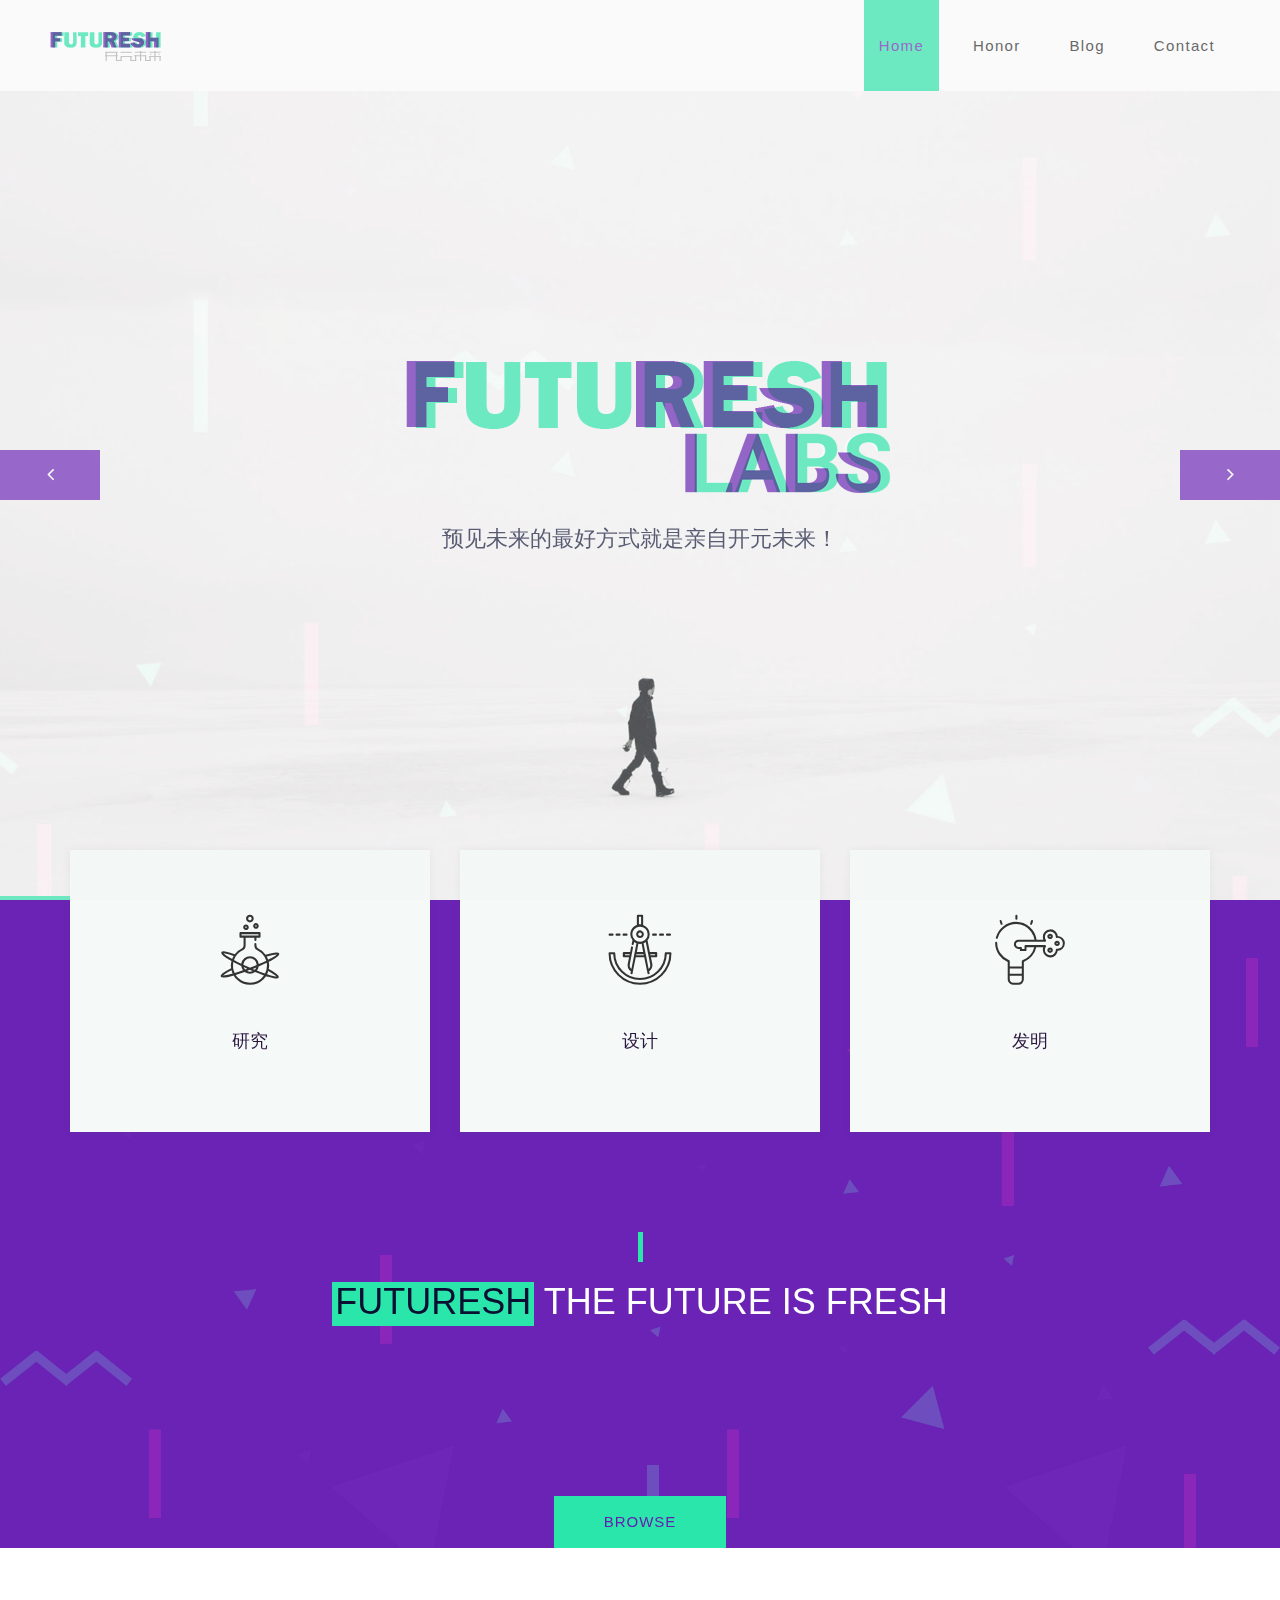
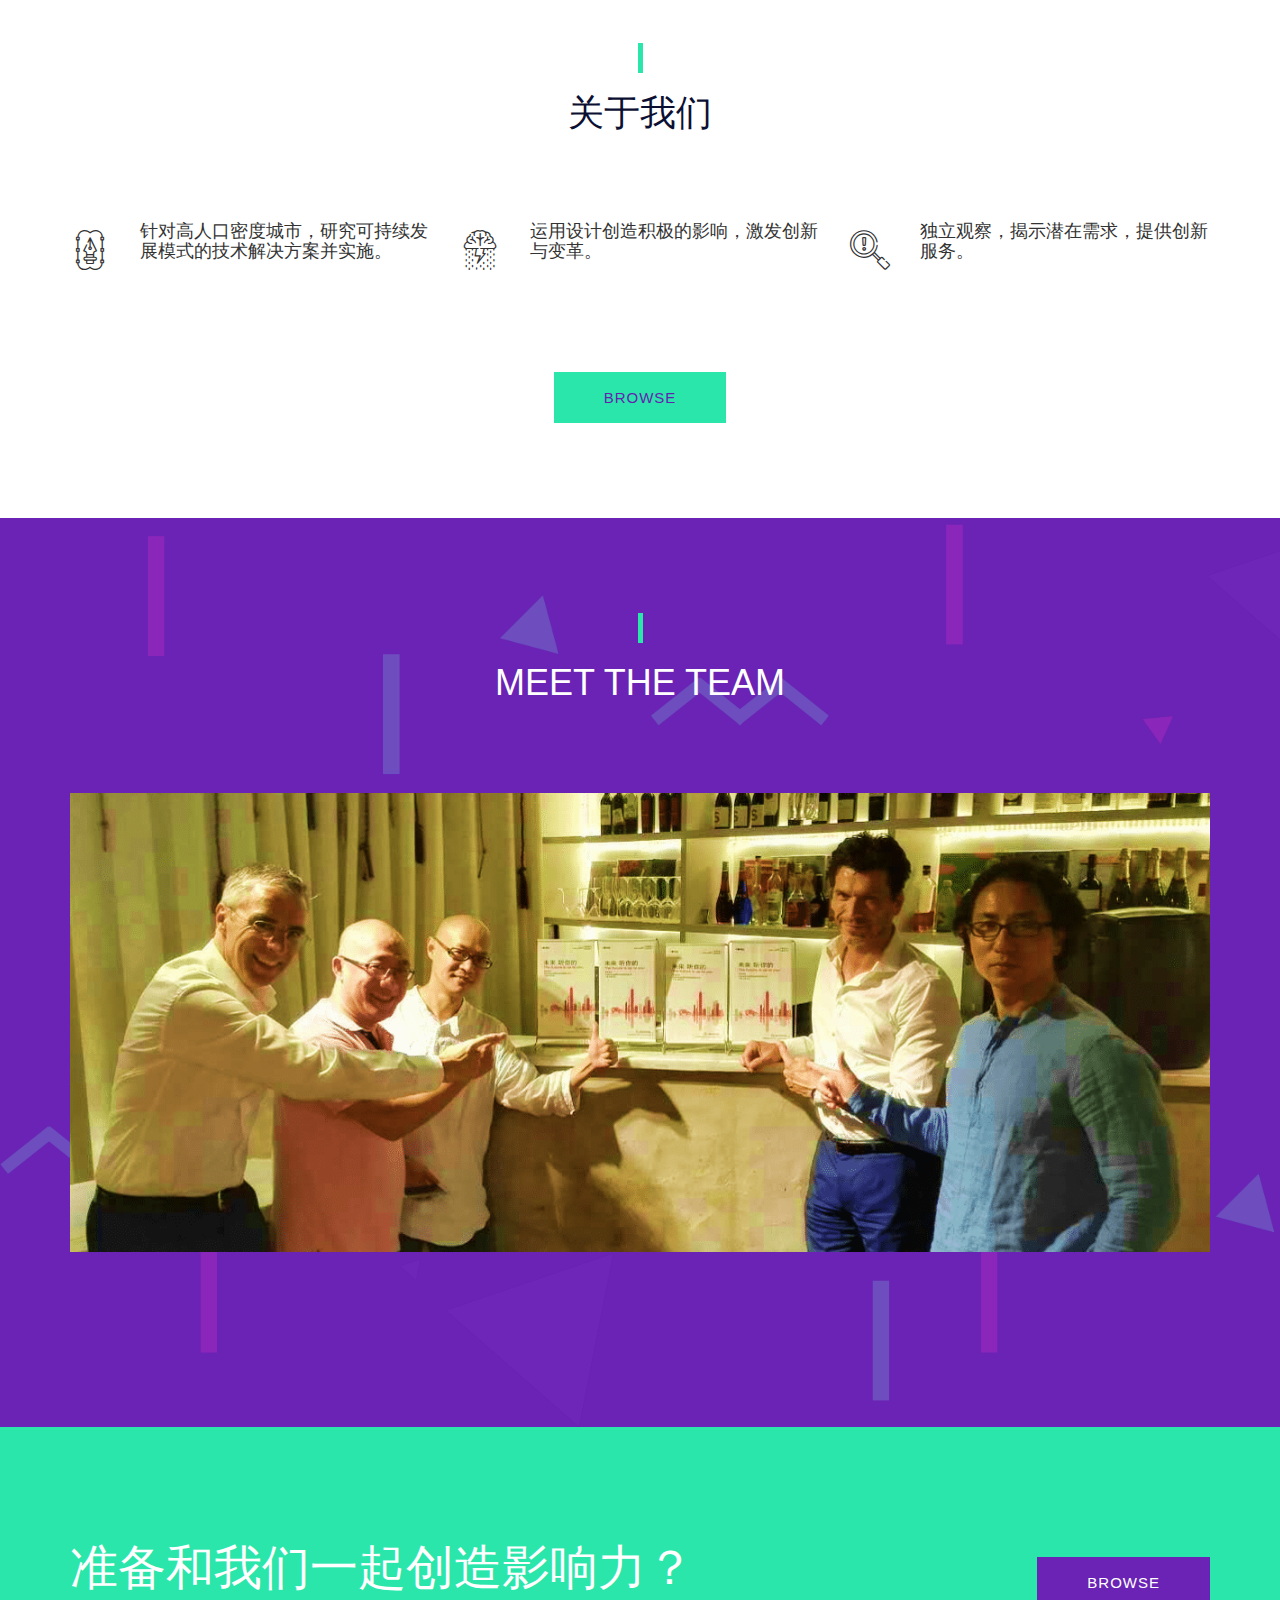
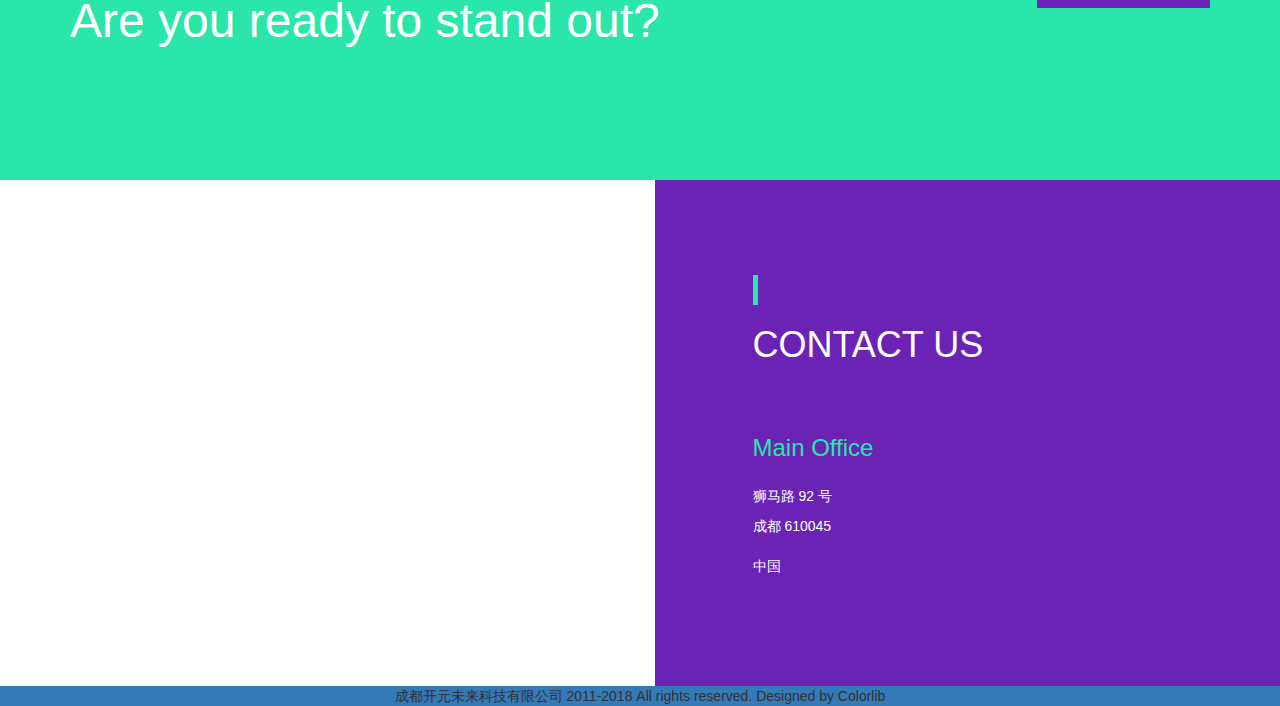
==== index.html @ 1f5f9ba2 "updata" ====
<!DOCTYPE html>
<html lang="en">
<head>
	<title>开元未来- Futuresh - Labs</title>
	<meta charset="UTF-8">
	<meta name="description" content="Futuresh - Labs">
	<meta name="keywords" content="lab, onepage, creative, 高人口密度, 城市 , 研究, 发明, 设计 ,创新 ,技术, 方案, 实施">
	<meta name="viewport" content="width=device-width, initial-scale=1.0">
	<!-- Favicon -->
	<link href="img/favicon.ico" rel="shortcut icon"/>

	<!-- Google Fonts -->
		<link rel="stylesheet" href="css/font-awesome.min.css"/>


	<!-- Stylesheets -->
	<link rel="stylesheet" href="css/bootstrap.min.css"/>
	<link rel="stylesheet" href="css/font-awesome.min.css"/>
	<link rel="stylesheet" href="css/flaticon.css"/>
	<link rel="stylesheet" href="css/magnific-popup.css"/>
	<link rel="stylesheet" href="css/owl.carousel.css"/>
	<link rel="stylesheet" href="css/style.css"/>


	<!--[if lt IE 9]>
	  <script src="https://oss.maxcdn.com/html5shiv/3.7.2/html5shiv.min.js"></script>
	  <script src="https://oss.maxcdn.com/respond/1.4.2/respond.min.js"></script>
	<![endif]-->

</head>
<body>
	<!-- Page Preloder -->
	<div id="preloder">
		<div class="loader">
			<img src="img/logo.png" alt="">
			<h2>Loading.....</h2>
		</div>
	</div>


	<!-- Header section -->
	<header class="header-section">
		<div class="logo">
			<img src="img/logo.png" alt=""><!-- Logo -->
		</div>
		<!-- Navigation -->
		<div class="responsive"><i class="fa fa-bars"></i></div>
		<nav>
			<ul class="menu-list">
				<li class="active"><a href="index.html">Home</a></li>
				<li><a href="honor.html">Honor</a></li>
				<li><a href="/blog/">Blog</a></li>
				<li><a href="#contme">Contact</a></li>
							</ul>
		</nav>
	</header>
	<!-- Header section end -->


	<!-- Intro Section -->
	<div class="hero-section">
		<div class="hero-content">
			<div class="hero-center">
				<img src="img/big-logo.png" alt="">
				<p>预见未来的最好方式就是亲自开元未来！</p>
			</div>
		</div>
		<!-- slider -->
		<div id="hero-slider" class="owl-carousel">
			<div class="item  hero-item" data-bg="img/01.jpg"></div>
			<div class="item  hero-item" data-bg="img/02.jpg"></div>
		</div>
	</div>
	<!-- Intro Section -->


	<!-- About section -->
	<div class="about-section">
		<div class="overlay"></div>
		<!-- card section -->
		<div class="card-section">
			<div class="container">
				<div class="row">
					<!-- single card -->
					<div class="col-md-4 col-sm-6">
						<div class="lab-card">
							<div class="icon">
								<i class="flaticon-023-flask"></i>
							</div>
							<h2>研究</h2>
							<p>
							</p>
						</div>
					</div>
					<!-- single card -->
					<div class="col-md-4 col-sm-6">
						<div class="lab-card">
							<div class="icon">
								<i class="flaticon-011-compass"></i>
							</div>
							<h2>设计</h2>
							<p></p>
						</div>
					</div>
					<!-- single card -->
					<div class="col-md-4 col-sm-12">
						<div class="lab-card">
							<div class="icon">
								<i class="flaticon-037-idea"></i>
							</div>
							<h2>发明</h2>
							<p></p>
						</div>
					</div>
				</div>
			</div>
		</div>
		<!-- card section end-->


		<!-- About contant -->
		<div class="about-contant">
			<div class="container">
				<div class="section-title">
					<h2> <span>Futuresh </span> the future is fresh</h2>
				</div>
				<div class="row">
					<div class="col-md-6">
						<p> </p>
					</div>
					<div class="col-md-6">
						<p> </p>
					</div>
				</div>
				<div class="text-center mt60">
					<a href="" class="site-btn">Browse</a>
				</div>
				 <!-- popup video 
				<div class="intro-video">
					<div class="row">
						<div class="col-md-8 col-md-offset-2">
							<img src="img/video.jpg" alt="">
							<a href="https://www.youtube.com/" class="video-popup"> 
								<i class="fa fa-play"></i>
							</a>
						</div>-->
					</div>
				</div> 
			</div>
		</div>
	</div>
	<!-- About section end -->


	


	<!-- About section -->
	<div class="About-section spad">
		<div class="container" id="about">
			<div class="section-title dark">
				<h2> 关于我们 </h2>
			</div>
			<div class="row">
		
		
		
				<!-- single service -->
				<div class="col-md-4 col-sm-6">
					<div class="service">
						<div class="icon">
							<i class="flaticon-039-vector"></i>
						</div>
						<div class="service-text">
							<h2>针对高人口密度城市，研究可持续发展模式的技术解决方案并实施。</h2>
							<p></p>
						</div>
					</div>
				</div>
				<!-- single service -->
				<div class="col-md-4 col-sm-6">
					<div class="service">
						<div class="icon">
							<i class="flaticon-036-brainstorming"></i>
						</div>
						<div class="service-text">
							<h2>运用设计创造积极的影响，激发创新与变革。</h2>
							<p></p>
						</div>
					</div>
				</div>
				<!-- single service -->
				<div class="col-md-4 col-sm-6">
					<div class="service">
						<div class="icon">
							<i class="flaticon-026-search"></i>
						</div>
						<div class="service-text">
							<h2>独立观察，揭示潜在需求，提供创新服务。</h2>
							<p></p>
						</div>
					</div>
				</div>
				
				
				<!-- single service -->
				
			</div>
			<div class="text-center">
				<a href="/blog/" class="site-btn">Browse</a>
			</div>
		</div>
	</div>
	<!-- About section end -->


	<!-- Team Section -->
	<div class="team-section spad">
		<div class="overlay"></div>
		<div class="container">
			<div class="section-title">
				<h2>  meet the team</h2>
			</div>
		
				<!-- single member -->
				<div class="">
					<div class="member">
						<img src="img/team/1.png" alt="">
						<h2></h2>
						<h3></h3>
					</div>
				</div>
				
			</div>
		</div>
	</div>
	<!-- Team Section end-->


	<!-- Promotion section -->
	<div class="promotion-section">
		<div class="container">
			<div class="row">
				<div class="col-md-9">
					<h2>准备和我们一起创造影响力？<p></p>Are you ready to stand out?</h2>
					<p></p>
				</div>
				<div class="col-md-3">
					<div class="promo-btn-area">
						<a href="contact.html" class="site-btn btn-2">Browse</a>
					</div>
				</div>
			</div>
		</div>
	</div>
	<!-- Promotion section end-->


	<!-- Contact section -->
	<div class="contact-section spad fix">
		<div class="container" id="contme">
			<div class="row">
				<!-- contact info -->
				<div class="col-md-5 col-md-offset-1 contact-info col-push">
					<div class="section-title left">
						<h2>Contact us</h2>
					</div>
					<p> </p>
					<h3 class="mt60">Main Office</h3>
					<p class="con-item">狮马路 92 号<br>  成都 610045 </p>
					<p class="con-item">中国</p>
					<p class="con-item"></p>
				</div>
				<!-- google ad  -->
				<div class="col-md-6 col-pull">
					<script async src="//pagead2.googlesyndication.com/pagead/js/adsbygoogle.js"></script>
<script>
     (adsbygoogle = window.adsbygoogle || []).push({
          google_ad_client: "ca-pub-3026165508573008",
          enable_page_level_ads: true
     });
</script>
				</div>
				<!-- Global site tag (gtag.js) - Google Analytics -->
<script async src="https://www.googletagmanager.com/gtag/js?id=UA-122709816-1"></script>
<script>
  window.dataLayer = window.dataLayer || [];
  function gtag(){dataLayer.push(arguments);}
  gtag('js', new Date());

  gtag('config', 'UA-122709816-1');
</script>

			</div>
		</div>
	</div>
	<!-- Contact section end-->


	<!-- Footer section -->
	<footer class="footer-section">
		成都开元未来科技有限公司 2011-2018 All rights reserved. Designed by Colorlib
	</footer>
	<!-- Footer section end -->




	<!--====== Javascripts & Jquery ======-->
	<script src="js/jquery-2.1.4.min.js"></script>
	<script src="js/bootstrap.min.js"></script>
	<script src="js/magnific-popup.min.js"></script>
	<script src="js/owl.carousel.min.js"></script>
	<script src="js/circle-progress.min.js"></script>
	<script src="js/main.js"></script>
</body>
</html>
---- css/flaticon.css ----
/*
  	Flaticon icon font: Flaticon
  	Creation date: 23/10/2017 13:59
  	*/

@font-face {
  font-family: "Flaticon";
  src: url("../fonts/Flaticon.eot");
  src: url("../fonts/Flaticon.eot?#iefix") format("embedded-opentype"),
       url("../fonts/Flaticon.woff") format("woff"),
       url("../fonts/Flaticon.ttf") format("truetype"),
       url("../fonts/Flaticon.svg#Flaticon") format("svg");
  font-weight: normal;
  font-style: normal;
}

@media screen and (-webkit-min-device-pixel-ratio:0) {
  @font-face {
    font-family: "Flaticon";
    src: url("../fonts/Flaticon.svg#Flaticon") format("svg");
  }
}

[class^="flaticon-"]:before, [class*=" flaticon-"]:before,
[class^="flaticon-"]:after, [class*=" flaticon-"]:after {   
  font-family: Flaticon;
  font-style: normal;
}

.flaticon-001-picture:before { content: "\f100"; }
.flaticon-002-caliper:before { content: "\f101"; }
.flaticon-003-energy-drink:before { content: "\f102"; }
.flaticon-004-build:before { content: "\f103"; }
.flaticon-005-thinking-1:before { content: "\f104"; }
.flaticon-006-prism:before { content: "\f105"; }
.flaticon-007-paint:before { content: "\f106"; }
.flaticon-008-team:before { content: "\f107"; }
.flaticon-009-idea-3:before { content: "\f108"; }
.flaticon-010-diamond:before { content: "\f109"; }
.flaticon-011-compass:before { content: "\f10a"; }
.flaticon-012-cube:before { content: "\f10b"; }
.flaticon-013-puzzle:before { content: "\f10c"; }
.flaticon-014-magic-wand:before { content: "\f10d"; }
.flaticon-015-book:before { content: "\f10e"; }
.flaticon-016-vision:before { content: "\f10f"; }
.flaticon-017-notebook:before { content: "\f110"; }
.flaticon-018-laptop-1:before { content: "\f111"; }
.flaticon-019-coffee-cup:before { content: "\f112"; }
.flaticon-020-creativity:before { content: "\f113"; }
.flaticon-021-thinking:before { content: "\f114"; }
.flaticon-022-branding:before { content: "\f115"; }
.flaticon-023-flask:before { content: "\f116"; }
.flaticon-024-idea-2:before { content: "\f117"; }
.flaticon-025-imagination:before { content: "\f118"; }
.flaticon-026-search:before { content: "\f119"; }
.flaticon-027-monitor:before { content: "\f11a"; }
.flaticon-028-idea-1:before { content: "\f11b"; }
.flaticon-029-sketchbook:before { content: "\f11c"; }
.flaticon-030-computer:before { content: "\f11d"; }
.flaticon-031-scheme:before { content: "\f11e"; }
.flaticon-032-explorer:before { content: "\f11f"; }
.flaticon-033-museum:before { content: "\f120"; }
.flaticon-034-cactus:before { content: "\f121"; }
.flaticon-035-smartphone:before { content: "\f122"; }
.flaticon-036-brainstorming:before { content: "\f123"; }
.flaticon-037-idea:before { content: "\f124"; }
.flaticon-038-graphic-tool-1:before { content: "\f125"; }
.flaticon-039-vector:before { content: "\f126"; }
.flaticon-040-rgb:before { content: "\f127"; }
.flaticon-041-graphic-tool:before { content: "\f128"; }
.flaticon-042-typography:before { content: "\f129"; }
.flaticon-043-sketch:before { content: "\f12a"; }
.flaticon-044-paint-bucket:before { content: "\f12b"; }
.flaticon-045-video-player:before { content: "\f12c"; }
.flaticon-046-laptop:before { content: "\f12d"; }
.flaticon-047-artificial-intelligence:before { content: "\f12e"; }
.flaticon-048-abstract:before { content: "\f12f"; }
.flaticon-049-projector:before { content: "\f130"; }
.flaticon-050-satellite:before { content: "\f131"; }
---- css/style.css ----
/* =================================
------------------------------------
	Labs - Design Studio
	Version: 1.0
 ------------------------------------ 
 ====================================*/


/*----------------------------------------*/
/*  1.  Theme default CSS
/*----------------------------------------*/
html,
body {
	height: 100%;
	font-family: "Roboto", sans-serif;
}

img {
	max-width: 100%;
}

h1,
h2,
h3,
h4,
h5,
h6 {
	font-family: "Oswald", sans-serif;
	padding: 0;
	margin: 0;
}

h2 {
	font-size: 36px;
}

p {
	font-size: 15px;
	color: #6c6e7e;
	line-height: 30px;
	font-family: "Roboto", sans-serif;
}

a:hover,
a:focus {
	text-decoration: none;
	outline: none;
	color: #0b1033;
}

li,
ul {
	margin: 0;
	padding: 0;
}

/*------------------------
	Helper css
--------------------------*/
.fix {
	overflow: hidden;
}

.pt100 {
	padding-top: 100px;
}

.pb100 {
	padding-bottom: 100px;
}

.mt100 {
	margin-top: 100px;
}

.mb100 {
	margin-bottom: 100px;
}

.mt60 {
	margin-top: 70px;
}

.mr20 {
	margin-right: 20px;
}

.mb0 {
	margin-bottom: 0 !important;
}

.col-push {
	left: 50%;
}

.col-pull {
	right: 50%;
}

.nopad {
	padding-left: 0;
	padding-right: 0;
}

.spad {
	padding-top: 95px;
	padding-bottom: 95px;
}

.section-title {
	text-align: center;
	margin-bottom: 90px;
	padding-top: 50px;
	position: relative;
}

.section-title h2 {
	text-transform: uppercase;
	color: #fff;
	font-weight: 400;
}

.section-title h2 span {
	background: #2be6ab;
	padding: 0 3px 5px;
	display: inline-block;
	color: #0b1033;
}

.section-title:after {
	content: "";
	position: absolute;
	left: 50%;
	top: 0;
	width: 5px;
	height: 30px;
	margin-left: -2.5px;
	background: #2be6ab;
}

.section-title.left {
	text-align: left;
}

.section-title.left:after {
	left: 0;
	margin-left: 0;
}

.section-title.dark h2 {
	color: #0b1033;
}

/*------------------------
	Common elements
--------------------------*/

.site-btn {
	font-family: "Oswald", sans-serif;
	font-size: 15px;
	color: #641fb1;
	display: inline-block;
	text-transform: uppercase;
	background: #2be6ab;
	padding: 15px 50px;
	font-weight: 500;
	letter-spacing: 1px;
	min-width: 170px;
	text-align: center;
	border: none;
}

.site-btn.btn-2 {
	background: #6a23b5;
	color: #fff;
	font-weight: 400;
}

.site-btn.btn-3 {
	background: transparent;
	color: #6a23b5;
	border: 1px solid #6a23b5;
	padding: 14px 50px;
}

.site-btn:hover,
.site-btn:focus {
	text-decoration: none;
	outline: none;
}

/*------------------
	Preloder
--------------------*/
#preloder {
	position: fixed;
	width: 100%;
	height: 100%;
	top: 0;
	left: 0;
	z-index: 999999;
	background: #f1f1f1;
	display: table;
}

.loader {
	text-align: center;
	display: table-cell;
	vertical-align: middle;
}

.loader img {
	animation: loader 0.8s linear infinite;
	-webkit-animation: loader 0.8s linear infinite;
}

.loader h2 {
	font-size: 14px;
	margin-top: 10px;
}

@keyframes loader {
	0% {
		opacity: 1;
	}
	50% {
		opacity: 0.3;
	}
	100% {
		opacity: 1;
	}
}

@-webkit-keyframes loader {
	0% {
		opacity: 1;
	}
	50% {
		opacity: 0.3;
	}
	100% {
		opacity: 1;
	}
}


/*------------------------
	Header css
--------------------------*/
.responsive {
	display: none;
}

.header-section {
	position: absolute;
	top: 0;
	left: 0;
	width: 100%;
	z-index: 999;
	padding: 0 50px;
	background: white;
	-webkit-transition: all 0.4s ease 0s;
	-o-transition: all 0.4s ease 0s;
	transition: all 0.4s ease 0s;
}

.header-section .logo {
	display: inline-block;
	float: left;
	padding-top: 30px;
}

.header-section .logo img {
	width: auto;
	-webkit-transition: all 0.4s ease 0s;
	-o-transition: all 0.4s ease 0s;
	transition: all 0.4s ease 0s;
}

.header-section .menu-list {
	list-style: none;
	float: right;
}

.header-section .menu-list li {
	display: inline;
}

.header-section .menu-list li a {
	display: inline-block;
	padding: 35px 15px;
	margin-right: 15px;
	color: #222;
	position: relative;
	font-family: "Roboto", sans-serif;
	font-size: 15px;
	letter-spacing: 0.09em;
	-webkit-transition: all 0.4s ease 0s;
	-o-transition: all 0.4s ease 0s;
	transition: all 0.4s ease 0s;
}

.header-section .menu-list li a:hover,
.header-section .menu-list li a.active {
	color: #6a23b5;
}

.header-section .menu-list li:last-child a {
	margin-right: 0;
}

.header-section .menu-list li.active a {
	background: #2be6ab;
	color: #6a23b5;
}

.header-section .menu-list .current a:after {
	width: 10px;
	margin-left: -5px;
}

/*------------------------
	Hero section
--------------------------*/
.hero-section {
	height: 100%;
	position: relative;
}

.hero-content {
	position: absolute;
	width: calc(100% - 210px);
	height: 100%;
	margin-left: 105px;
	display: table;
	text-align: center;
	z-index: 5;
}

.hero-content .hero-center {
	display: table-cell;
	vertical-align: middle;
}

.hero-content p {
	font-size: 22px;
	color: #0b1033;
	margin-bottom: 0;
	margin-top: 30px;
}

.owl-carousel .owl-nav {
	position: absolute;
	top: 50%;
	width: 100%;
}

.owl-carousel .owl-nav .owl-prev,
.owl-carousel .owl-nav .owl-next {
	display: inline-block;
	height: 50px;
	width: 100px;
	background: #6a23b5;
	color: #fff;
	text-align: center;
	padding-top: 10px;
	font-size: 20px;
	cursor: pointer;
}

.owl-carousel .owl-nav .owl-prev:hover,
.owl-carousel .owl-nav .owl-next:hover {
	background: #2be6ab;
}

.owl-carousel .owl-nav .owl-next {
	float: right;
}

.owl-carousel #bar {
	width: 0%;
	max-width: 100%;
	height: 4px;
	background: #2be6ab;
}

.owl-carousel #progressBar {
	width: 100%;
	position: absolute;
	bottom: 0;
	z-index: 1;
}


/*------------------------
	About section
--------------------------*/
.about-section,
.team-section {
	background: #6a23b5;
	position: relative;
	z-index: 2;
}

.overlay {
	position: absolute;
	width: 100%;
	height: 100%;
	left: 0;
	top: 0;
	z-index: 3;
	background-image: url("../img/overlay.png");
	background-repeat: no-repeat;
	background-size: cover;
}

/*Card Section*/
.card-section {
	position: relative;
	padding-bottom: 100px;
	z-index: 5;
}

.lab-card {
	position: relative;
	margin-top: -50px;
	padding: 50px 25px;
	text-align: center;
	background: #f5faf8;
	-webkit-box-shadow: 0 0 8px rgba(74, 74, 74, 0.1);
	        box-shadow: 0 0 8px rgba(74, 74, 74, 0.1);
	-webkit-transition: all 0.4s ease 0s;
	-o-transition: all 0.4s ease 0s;
	transition: all 0.4s ease 0s;
}

.lab-card .icon {
	margin-bottom: 30px;
	font-size: 70px;
	-webkit-transition: all 0.4s ease 0s;
	-o-transition: all 0.4s ease 0s;
	transition: all 0.4s ease 0s;
}

.lab-card h2 {
	text-transform: uppercase;
	font-size: 18px;
	color: #2b1640;
	margin-bottom: 30px;
	-webkit-transition: all 0.4s ease 0s;
	-o-transition: all 0.4s ease 0s;
	transition: all 0.4s ease 0s;
}

.lab-card p {
	color: #6c6e7e;
	line-height: 30px;
	-webkit-transition: all 0.4s ease 0s;
	-o-transition: all 0.4s ease 0s;
	transition: all 0.4s ease 0s;
}

.lab-card:hover {
	background: #2be6ab;
}

.lab-card:hover h2,
.lab-card:hover p,
.lab-card:hover .icon {
	color: #fff;
}

/* About contant */
.about-contant {
	position: relative;
	z-index: 5;
}

.about-contant p {
	color: #fff;
}

.intro-video {
	-webkit-transform: translateY(50%);
	    -ms-transform: translateY(50%);
	        transform: translateY(50%);
	margin-top: -90px;
}

.intro-video img {
	-webkit-box-shadow: 0 0 50px rgba(0, 0, 0, 0.35);
	        box-shadow: 0 0 50px rgba(0, 0, 0, 0.35);
}

.intro-video a {
	position: absolute;
	width: 60px;
	height: 60px;
	left: 50%;
	top: 50%;
	margin-left: -30px;
	margin-top: -30px;
	color: #6a23b5;
	background: #2be6ab;
	border-radius: 50%;
	text-align: center;
	padding-top: 20px;
	padding-left: 5px;
}


/*------------------------
  Testimonial section
--------------------------*/
.testimonial-section {
	padding-top: 320px;
	background: #220c3b;
	position: relative;
}

.test-overlay {
	position: absolute;
	background-image: url("../img/test-man.png");
	background-repeat: no-repeat;
	background-position: bottom right;
	background-size: contain;
	bottom: 0;
	height: 78%;
	left: 50px;
}

.testimonial span {
	display: block;
	font-family: "Roboto", sans-serif;
	font-size: 48px;
	color: #6a23b5;
}

.testimonial p {
	font-style: italic;
	color: #fff;
	font-weight: 400;
	line-height: 36px;
}

.testimonial .avatar {
	width: 60px;
	height: 60px;
	border-radius: 50%;
	overflow: hidden;
	float: left;
	margin-right: 20px;
}

.testimonial .client-info {
	margin-top: 40px;
}

.testimonial .client-name {
	float: left;
	padding-top: 20px;
}

.testimonial .client-name h2 {
	font-size: 18px;
	color: #fff;
	font-weight: 400;
}

.testimonial .client-name p {
	font-style: normal;
	font-size: 12px;
	color: #969696;
}

/* Testimonial carousel */
#testimonial-slide {
	position: relative;
}

#testimonial-slide .owl-dots {
	position: absolute;
	width: 8px;
	top: 100px;
}

#testimonial-slide .owl-dots .owl-dot {
	width: 8px;
	height: 8px;
	background: #fff;
	border-radius: 15px;
	display: block;
	margin-bottom: 15px;
	position: relative;
	-webkit-transition: all 0.4s;
	-o-transition: all 0.4s;
	transition: all 0.4s;
}

#testimonial-slide .owl-dots .owl-dot:after {
	position: absolute;
	content: "";
	width: 28px;
	height: 28px;
	border: 2px solid #6a23b5;
	border-radius: 40px;
	left: -10px;
	top: -10px;
	-webkit-transition: all 0.4s;
	-o-transition: all 0.4s;
	transition: all 0.4s;
	-webkit-transform: scale(0);
	    -ms-transform: scale(0);
	        transform: scale(0);
}

#testimonial-slide .owl-dots .owl-dot.active {
	background: #6a23b5;
	margin-bottom: 25px;
	margin-top: 25px;
}

#testimonial-slide .owl-dots .owl-dot.active:after {
	-webkit-transform: scale(1);
	    -ms-transform: scale(1);
	        transform: scale(1);
}

#testimonial-slide .owl-dots .owl-dot:first-child.active {
	margin-top: 15px;
}


/*----------------------------------
	header and icon box element
------------------------------------*/
.service {
	margin-bottom: 90px;
}

.service,
.icon-box {
	display: -webkit-inline-box;
	display: -ms-inline-flexbox;
	display: inline-flex;
}

.service .icon,
.icon-box .icon {
	font-size: 40px;
	margin-right: 30px;
}

.service .service-text h2,
.service .icon-box-text h2,
.icon-box .service-text h2,
.icon-box .icon-box-text h2 {
	font-size: 18px;
	text-transform: uppercase;
	margin-bottom: 20px;
	font-weight: 400;
}

.service .service-text p,
.service .icon-box-text p,
.icon-box .service-text p,
.icon-box .icon-box-text p {
	font-size: 15px;
}

.service.light h2,
.service.light p,
.service.light .icon,
.icon-box.light h2,
.icon-box.light p,
.icon-box.light .icon {
	color: #fff;
}

.service.left,
.icon-box.left {
	text-align: right;
}

.service.left .icon,
.icon-box.left .icon {
	margin-left: 30px;
	margin-right: 0;
}


/*------------------------
	Team section
--------------------------*/
.team-section .container {
	position: relative;
	z-index: 5;
}

.member {
	text-align: center;
}

.member img {
	margin-bottom: 60px;
}

.member h2 {
	font-size: 24px;
	font-weight: 400;
	margin-bottom: 20px;
	color: #fff;
}

.member h3 {
	font-size: 14px;
	color: #2be6ab;
	font-weight: 400;
	text-transform: uppercase;
}


/*------------------------
	Promotion section
--------------------------*/
.promotion-section {
	background: #2be6ab;
	padding: 115px 0;
}

.promotion-section h2 {
	font-weight: 400;
	color: #fff;
	font-size: 48px;
	margin-bottom: 18px;
}

.promotion-section p {
	color: #fff;
	font-size: 24px;
	margin-bottom: 0;
	font-weight: 300;
}

.promotion-section .promo-btn-area {
	text-align: right;
	padding-top: 15px;
}


/*------------------------
	Contact section
--------------------------*/
.contact-section {
	position: relative;
}

.contact-section:after {
	position: absolute;
	content: "";
	width: 50%;
	height: 100%;
	right: -15px;
	top: 0;
	background: #6a23b5;
	z-index: -1;
}

.form-class input[type="text"] {
	width: 100%;
	margin-bottom: 26px;
	border: none;
	background: #f6edfb;
	padding: 17px 20px;
}

.form-class input[type="text"]:focus,
.form-class input[type="text"]:hover {
	outline: none;
}

.form-class textarea {
	width: 100%;
	margin-bottom: 40px;
	border: none;
	background: #f6edfb;
	padding: 15px 20px;
	height: 260px;
}

.form-class textarea:focus,
.form-class textarea:hover {
	outline: none;
}

.form-class ::-webkit-input-placeholder {
	font-style: italic;
}

.form-class :-ms-input-placeholder {
	font-style: italic;
}

.form-class ::-ms-input-placeholder {
	font-style: italic;
}

.form-class ::placeholder {
	font-style: italic;
}

.form-class :-ms-input-placeholder {
	font-style: italic;
}

.form-class ::-ms-input-placeholder {
	font-style: italic;
}

/* Contact Info*/
.contact-info .section-title {
	margin-bottom: 40px;
}

.contact-info p {
	color: #fff;
}

.contact-info h3 {
	font-weight: 400;
	color: #2be6ab;
	margin-bottom: 20px;
}

.contact-info .con-item {
	font-size: 14px;
}


/*------------------------
	Footer section
--------------------------*/
.footer-section {
	background: #337AB7;
	text-align: center;
}

.footer-section h2 {
	color: #6a23b5;
	font-size: 14px;
	padding: 18px 0;
}

/*=========================
	Other Pages
=========================*/

/*------------------------
	Page Top Section
--------------------------*/
.page-top-section {
	position: relative;
	height: 405px;
	background: #6a23b5;
}

.page-top-section .container {
	position: relative;
	z-index: 5;
}

.page-top-section .page-info {
	display: inline-block;
	padding-top: 200px;
}

.page-top-section .page-info h2 {
	color: #fff;
	font-weight: 400;
	margin-bottom: 15px;
	float: left;
}

.page-top-section .page-info .page-links a,
.page-top-section .page-info .page-links span {
	font-size: 18px;
	font-family: "Oswald", sans-serif;
	color: #fff;
	margin-right: 12px;
	padding-right: 12px;
	font-weight: 400;
	position: relative;
}

.page-top-section .page-info .page-links a:after,
.page-top-section .page-info .page-links span:after {
	position: absolute;
	content: "|";
	right: -3px;
}

.page-top-section .page-info .page-links span {
	margin-right: 0;
	padding-right: 0;
	color: #2be6ab;
}

.page-top-section .page-info .page-links span:after {
	display: none;
}


/*------------------------
	Features Section
--------------------------*/
.features .icon-box .icon {
	color: #2be6ab;
	margin-top: -10px;
}

.features .icon-box:last-child {
	margin-bottom: 0;
}

.features .icon-box {
	margin-bottom: 90px;
}


/*------------------------
	Services Card Section
--------------------------*/
.sv-card .card-img {
	position: relative;
	display: block;
	overflow: hidden;
	max-height: 260px;
}

.sv-card .card-img img {
	min-width: 100%;
}

.sv-card .card-img:after {
	position: absolute;
	content: "";
	width: 100%;
	height: 100%;
	left: 0;
	top: 0;
	z-index: 1;
	background: #2be6ab;
	opacity: 0;
	-webkit-transition: all 0.4s ease 0s;
	-o-transition: all 0.4s ease 0s;
	transition: all 0.4s ease 0s;
}

.sv-card:hover .card-img:after {
	opacity: 0.8;
}

.sv-card .card-text {
	padding: 70px 45px;
	padding-right: 15px;
	background: #f5f9f8;
}

.sv-card .card-text h2 {
	text-transform: uppercase;
	font-size: 18px;
	margin-bottom: 28px;
}

.sv-card .card-text p {
	font-size: 15px;
}


/*------------------------
	Newsletter Section
--------------------------*/
.newsletter-section {
	background: #2be6ab;
}

.newsletter-section h2 {
	font-size: 48px;
	color: #fff;
	font-weight: 400;
}

/* Newsletter form */
.nl-form {
	padding-top: 5px;
	text-align: right;
}

.nl-form input[type="text"] {
	border: none;
	padding: 15px 30px;
	height: 51px;
	float: left;
	margin-right: 30px;
	width: calc(100% - 211px);
	background: #19cc93;
	color: #fff;
}

.nl-form input[type="text"]:focus,
.nl-form input[type="text"]:hover {
	outline: none;
}

.nl-form ::-webkit-input-placeholder {
	color: #fff;
}

.nl-form :-ms-input-placeholder {
	color: #fff;
}

.nl-form ::-ms-input-placeholder {
	color: #fff;
}

.nl-form ::placeholder {
	color: #fff;
}

.nl-form :-ms-input-placeholder {
	color: #fff;
}

.nl-form ::-ms-input-placeholder {
	color: #fff;
}


/*------------------------
	Blog Page
--------------------------*/
.post-item {
	margin-bottom: 90px;
}

.post-thumbnail {
	position: relative;
	overflow: hidden;
	margin-bottom: 60px;
}

.post-thumbnail .post-date {
	position: absolute;
	width: 90px;
	height: 90px;
	background: #6a23b5;
	top: 17px;
	left: 17px;
	text-align: center;
	padding-top: 15px;
}

.post-thumbnail .post-date h2 {
	color: #fff;
	font-size: 30px;
	font-weight: 400;
	margin-bottom: 5px;
}

.post-thumbnail .post-date h3 {
	font-size: 15px;
	color: #2be6ab;
	font-weight: 400;
}

.post-title {
	font-size: 24px;
	font-weight: 400;
	letter-spacing: 1px;
	text-transform: uppercase;
	margin-bottom: 18px;
}

.post-meta {
	margin-bottom: 40px;
}

.post-meta a {
	color: #0b1033;
	font-size: 12px;
	padding-left: 20px;
	position: relative;
	margin-left: 10px;
}

.post-meta a:after {
	position: absolute;
	content: "";
	width: 7px;
	height: 7px;
	left: 0;
	top: 3px;
	background: #2be6ab;
	border-radius: 10px;
}

.post-meta a:first-child {
	margin-left: 0;
}

.read-more {
	font-family: "Oswald", sans-serif;
	font-size: 16px;
	color: #0b1033;
	position: relative;
	display: inline-block;
	clear: both;
	padding-bottom: 5px;
	margin-top: 40px;
}

.read-more:after {
	position: absolute;
	content: "";
	width: 100%;
	height: 3px;
	left: 0;
	bottom: 0;
	background: #2be6ab;
	border-radius: 10px;
}

.page-pagination a {
	display: inline-block;
	font-family: "Oswald", sans-serif;
	font-size: 16px;
	color: #0b1033;
	padding: 6px 10px;
	margin-right: 5px;
}

.page-pagination a.active {
	background: #2be6ab;
}

/* Sidebar */
.widget-item {
	margin-bottom: 60px;
	overflow: hidden;
}

.widget-item .widget-title {
	font-size: 18px;
	margin-bottom: 45px;
}

.widget-item ul {
	list-style: none;
}

.widget-item ul li a {
	color: #6c6e7e;
	display: block;
	margin-bottom: 20px;
	font-size: 15px;
}

.widget-item ul li a:hover {
	color: #2be6ab;
}

.widget-item ul li:last-child a {
	margin-bottom: 0;
}

.widget-item ul.instagram {
	margin-left: -5px;
	margin-right: -5px;
}

.widget-item ul.instagram li {
	width: 33.33%;
	float: left;
	padding: 5px;
}

.widget-item ul.instagram li img {
	min-width: 100%;
}

.widget-item ul.tag li {
	display: inline-block;
	background: #2be6ab;
	padding: 10px 24px;
	float: left;
	margin-right: 10px;
	margin-bottom: 15px;
}

.widget-item ul.tag li a {
	color: #6a23b5;
	margin-bottom: 0;
}

.widget-item .quote .quotation {
	display: block;
	color: #2be6ab;
	font-size: 60px;
	line-height: normal;
	margin-bottom: -20px;
}

.search-form {
	position: relative;
}

.search-form input[type="text"] {
	width: 100%;
	border: none;
	background: #2be6ab;
	padding: 15px 20px;
}

.search-form input[type="text"]:focus,
.search-form input[type="text"]:hover {
	outline: none;
}

.search-form .search-btn {
	position: absolute;
	width: 50px;
	height: 50px;
	display: block;
	right: 0;
	top: 0;
	border: 0;
	background: #6a23b5;
	color: #2be6ab;
}

.search-form .search-btn:focus,
.search-form .search-btn:hover {
	outline: none;
}


/*------------------------
	Single Post
--------------------------*/
.single-post .post-content {
	margin-bottom: 90px;
}

.single-post .post-content p {
	margin-bottom: 40px;
}

.single-post .author {
	display: -webkit-inline-box;
	display: -ms-inline-flexbox;
	display: inline-flex;
	margin-bottom: 100px;
}

.single-post .author .avatar {
	margin-right: 40px;
}

.single-post .author .avatar img {
	min-width: 117px;
}

.single-post .author .author-info h2 {
	font-size: 18px;
	margin-bottom: 20px;
}

.single-post .author .author-info h2 span {
	color: #8e8f9b;
}

/* Comments css*/
.comments h2,
.comment-from h2 {
	font-size: 18px;
	margin-bottom: 70px;
}

.comment-list {
	list-style: none;
	margin-bottom: 90px;
}

.comment-list li {
	margin-bottom: 60px;
}

.comment-list li .avatar {
	width: calc(100% - (100% - 80px));
	float: left;
	margin-right: 40px;
}

.comment-list li .commetn-text h3 {
	font-size: 15px;
	font-family: "Roboto", sans-serif;
	margin-bottom: 30px;
	font-weight: 600;
}

/* Contact page Map */
.map {
	height: 750px;
}


/*------------------------
	Elements
--------------------------*/
.element {
	margin-bottom: 90px;
}

.element h4 {
	font-size: 36px;
	text-transform: uppercase;
	font-weight: 400;
	margin-bottom: 70px;
}

/*===  Progress Bar Element ===*/
.single-progress-item {
	margin-bottom: 15px;
	position: relative;
}

.single-progress-item p {
	font-family: "Oswald", sans-serif;
	color: #333;
	margin-bottom: 12px;
	font-weight: 500;
}

.progress-bar-style {
	display: block;
	height: 5px;
	position: relative;
	width: 100%;
	background: #f4f8fc;
}

.bar-inner {
	position: absolute;
	height: 100%;
	left: 0;
	top: 0;
	background: #2be6ab;
}

.bar-inner span {
	position: absolute;
	right: 0;
	font-weight: bold;
	top: -35px;
	font-family: "Oswald", sans-serif;
	color: #333;
	font-weight: 500;
}

/*===  Accordions Element ===*/
.site-accordions {
	margin-top: 40px;
}

.site-accordions .panel {
	margin-bottom: 24px;
}

.site-accordions .panel-heading {
	background: #6a23b5;
	color: #fff;
	position: relative;
	padding: 16px 50px;
	border: none;
	border-radius: 0;
}

.site-accordions .panel-heading .panel-title {
	font-size: 15px;
	font-family: "Roboto", sans-serif;
	text-transform: none;
	margin: 0;
	-webkit-transition: all 0.4s ease 0s;
	-o-transition: all 0.4s ease 0s;
	transition: all 0.4s ease 0s;
}

.site-accordions .panel-heading a {
	position: absolute;
	display: block;
	height: 100%;
	width: 48px;
	right: 0;
	top: 0;
	-webkit-transition: all 0.4s ease 0s;
	-o-transition: all 0.4s ease 0s;
	transition: all 0.4s ease 0s;
}

.site-accordions .panel-heading a:after {
	position: absolute;
	content: "+";
	color: #fff;
	left: 20px;
	font-size: 15px;
	padding-top: 15px;
}

.site-accordions .panel.active .panel-heading {
	background: #2be6ab;
	color: #6a23b5;
}

.site-accordions .panel.active .panel-heading a {
	background: #6a23b5;
}

.site-accordions .panel.active .panel-heading a:after {
	content: "-";
	color: #2be6ab;
	left: 23px;
	padding-top: 13px;
}

/*===  Progress Circle Element ===*/
.circle-progress {
	text-align: center;
	position: relative;
}

.circle-progress canvas {
	-webkit-transform: rotate(90deg);
	    -ms-transform: rotate(90deg);
	        transform: rotate(90deg);
}

.circle-progress .progress-info {
	position: absolute;
	width: 100%;
	top: 30%;
}

.circle-progress .progress-info p {
	font-family: "Roboto", sans-serif;
	color: #7c8d93;
	font-size: 14px;
	font-weight: 600;
}

/*===  Facts Element ===*/
.facts .fact {
	display: -webkit-inline-box;
	display: -ms-inline-flexbox;
	display: inline-flex;
}

.facts .fact .icon {
	margin-right: 20px;
	color: #6a23b5;
	font-size: 45px;
	padding-top: 10px;
}

.facts .fact .fact-text h2 {
	font-family: "Roboto", sans-serif;
	font-size: 72px;
	color: #2be6ab;
	font-weight: 600;
	margin-bottom: 5px;
}

.facts .fact .fact-text h3 {
	font-size: 16px;
	font-weight: 500;
}



/* ===========================
	Responsive
==============================*/

/* Desktop :768px. */
@media only screen and (min-width: 1550px) {
	#testimonial-slide .owl-dots {
		right: -100px;
	}
	.test-overlay {
		width: 500px;
	}
}

@media only screen and (min-width: 1280px) and (max-width: 1549px) {
	#testimonial-slide .owl-dots {
		right: -40px;
	}
	.test-overlay {
		width: 400px;
	}
}

@media only screen and (min-width: 992px) and (max-width: 1279px) {
	#testimonial-slide .owl-dots {
		right: -25px;
	}
}

@media only screen and (max-width: 1254px) {
	#testimonial-slide .owl-dots {
		top: 95%;
		-webkit-transform: rotate(-90deg);
		    -ms-transform: rotate(-90deg);
		        transform: rotate(-90deg);
		-webkit-transform-origin: left center;
		    -ms-transform-origin: left center;
		        transform-origin: left center;
		left: 50%;
		margin-left: -4px;
	}
}


/* Tablet :768px. */
@media only screen and (min-width: 768px) and (max-width: 991px) {
	.test-overlay {
		display: none;
	}
	#testimonial-slide .owl-dots {
		top: 95%;
		-webkit-transform: rotate(-90deg);
		    -ms-transform: rotate(-90deg);
		        transform: rotate(-90deg);
		-webkit-transform-origin: left center;
		    -ms-transform-origin: left center;
		        transform-origin: left center;
		left: 50%;
		margin-left: -4px;
	}
	.card-section {
		padding-bottom: 0;
	}
	.lab-card {
		margin-bottom: 80px;
	}
	.promotion-section .promo-btn-area {
		text-align: left;
	}
	.contact-section::after {
		width: 100%;
		right: 0;
	}
	.contact-info {
		margin-bottom: 95px;
	}
	.col-push {
		left: 0;
	}
	.col-pull {
		right: 0;
	}
	.sv-card {
		margin-bottom: 30px;
	}
	.newsletter-section h2 {
		margin-bottom: 30px;
	}
	.circle-progress {
		margin-bottom: 40px;
	}
	.icon-box {
		margin-bottom: 30px;
	}
	.facts .fact {
		margin-bottom: 40px;
	}
}

/* Large Mobile :480px. */
@media only screen and (max-width: 767px) {
	.header-section .logo {
		padding-top: 20px;
		padding-bottom: 20px;
	}
	.header-section .menu-list {
		display: none;
		float: none;
		clear: both;
		border-top: 1px solid #ddd;
	}
	.header-section .menu-list li {
		display: inline;
	}
	.header-section .menu-list li a {
		display: block;
		padding: 10px;
		margin-right: 0;
	}
	.header-section .menu-list li a:after {
		left: 0%;
	}
	.header-section .menu-list li a:hover:after {
		width: 10px;
		margin-left: 10px;
	}
	.header-section .menu-list .current a:after {
		margin-left: 10px;
	}
	.responsive {
		display: block;
		color: #333;
		font-size: 34px;
		position: absolute;
		right: 30px;
		padding-top: 10px;
	}
	.owl-carousel .owl-nav .owl-prev,
	.owl-carousel .owl-nav .owl-next {
		width: 50px;
	}
	.hero-content img {
		max-width: 280px;
	}
	.test-overlay {
		display: none;
	}
	#testimonial-slide .owl-dots {
		top: 86%;
		-webkit-transform: rotate(-90deg);
		    -ms-transform: rotate(-90deg);
		        transform: rotate(-90deg);
		-webkit-transform-origin: left center;
		    -ms-transform-origin: left center;
		        transform-origin: left center;
		left: 50%;
		margin-left: -4px;
	}
	.card-section {
		padding-bottom: 0;
	}
	.lab-card {
		margin-bottom: 80px;
	}
	.testimonial-section {
		padding-top: 160px;
	}
	.member {
		margin-bottom: 60px;
	}
	.promotion-section .promo-btn-area {
		text-align: left;
	}
	.contact-section::after {
		width: 100%;
		right: 0;
	}
	.contact-info {
		margin-bottom: 95px;
	}
	.col-push {
		left: 0;
	}
	.col-pull {
		right: 0;
	}
	.devices {
		margin-top: 70px;
		margin-bottom: 70px;
	}
	.sv-card {
		margin-bottom: 30px;
	}
	.newsletter-section h2 {
		margin-bottom: 30px;
	}
	.nl-form {
		text-align: center;
	}
	.nl-form input[type="text"] {
		margin-bottom: 30px;
		width: 100%;
	}
	.circle-progress {
		margin-bottom: 40px;
	}
	.page-pagination,
	.blog-posts {
		margin-bottom: 90px;
	}
	.buttons button {
		margin-bottom: 20px;
	}
	.icon-box {
		margin-bottom: 30px;
	}
	.facts .fact {
		margin-bottom: 40px;
	}
}

/* small mobile :320px. */
@media only screen and (max-width: 350px) {
	.header-section {
		padding: 0 20px;
	}
	.hero-content {
		display: none;
	}
	.intro-video {
		margin-top: -30px;
	}
	.post-thumbnail .post-date {
		-webkit-transform: scale(0.7);
		    -ms-transform: scale(0.7);
		        transform: scale(0.7);
		-webkit-transform-origin: left top;
		    -ms-transform-origin: left top;
		        transform-origin: left top;
	}
	.single-post .author .avatar {
		margin-right: 20px;
	}
	.single-post .author .avatar img {
		min-width: 60px;
	}
	.buttons button {
		margin-bottom: 20px;
	}
}
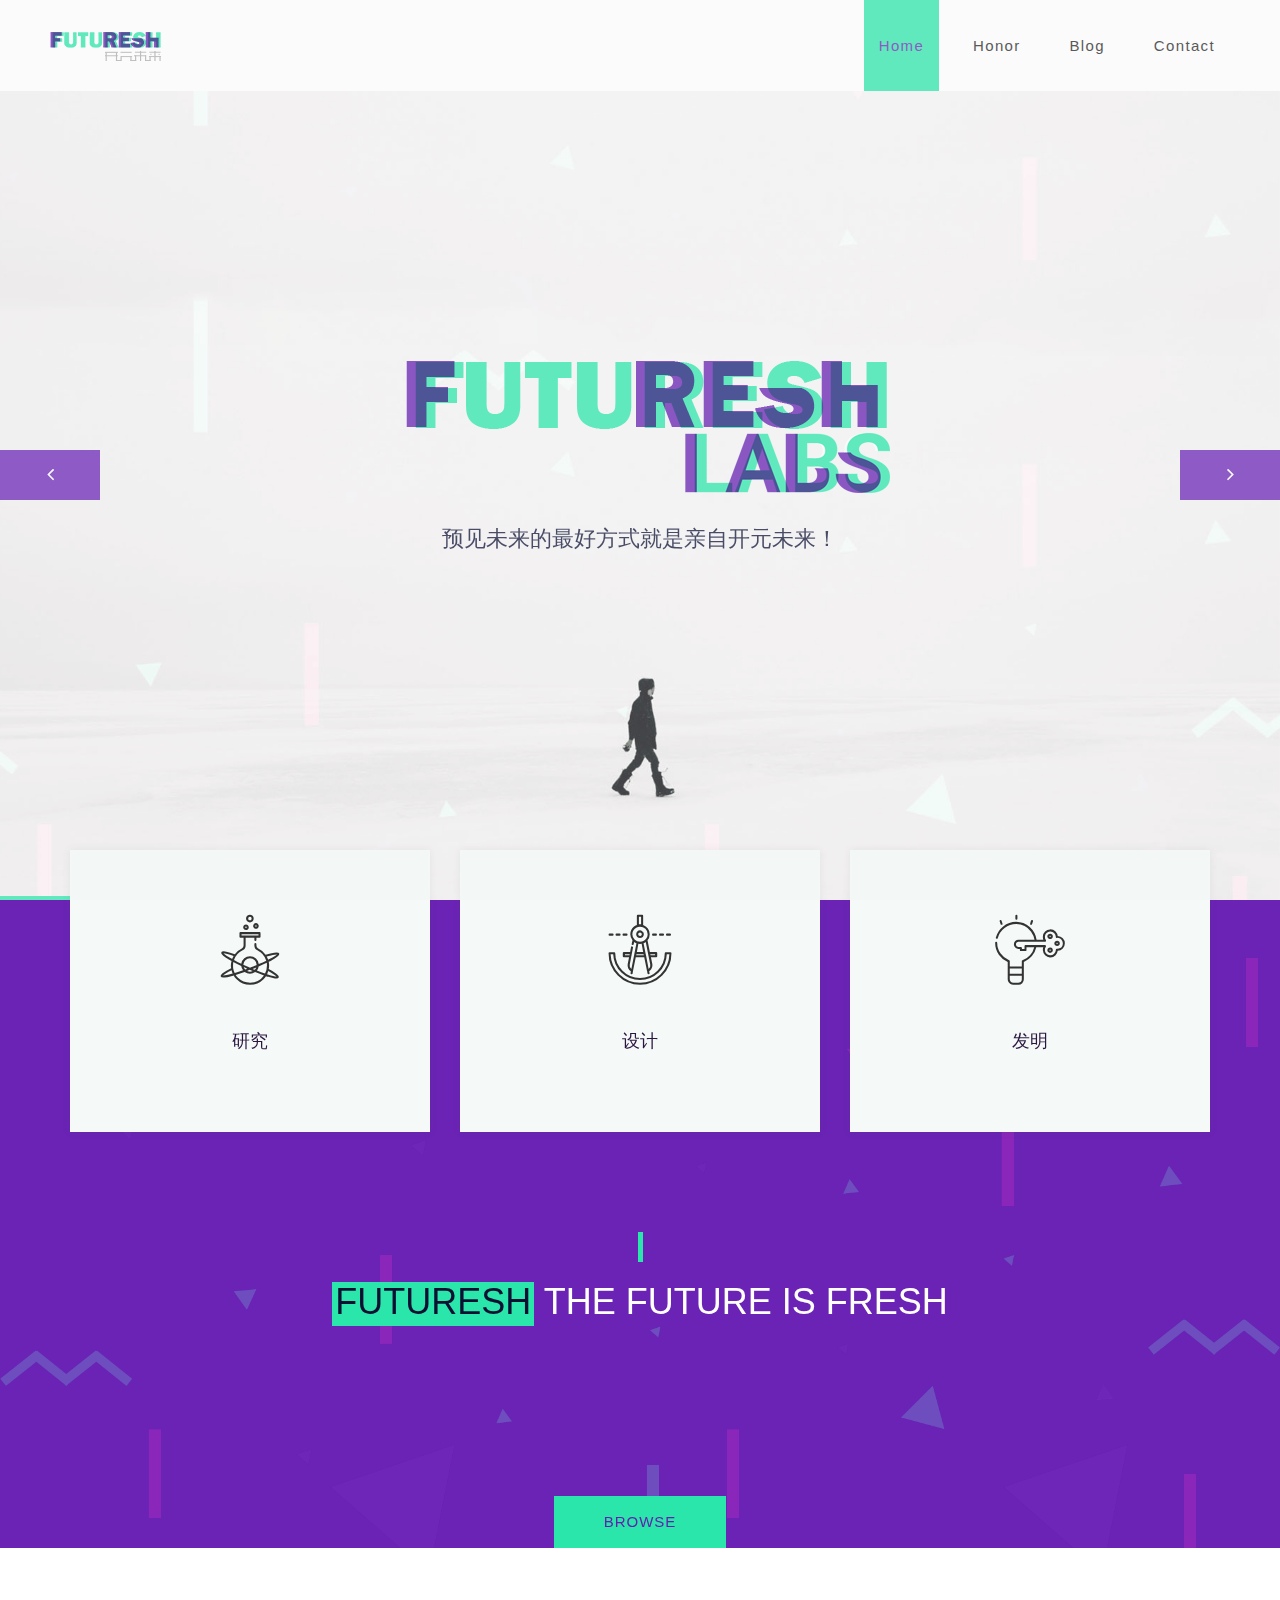
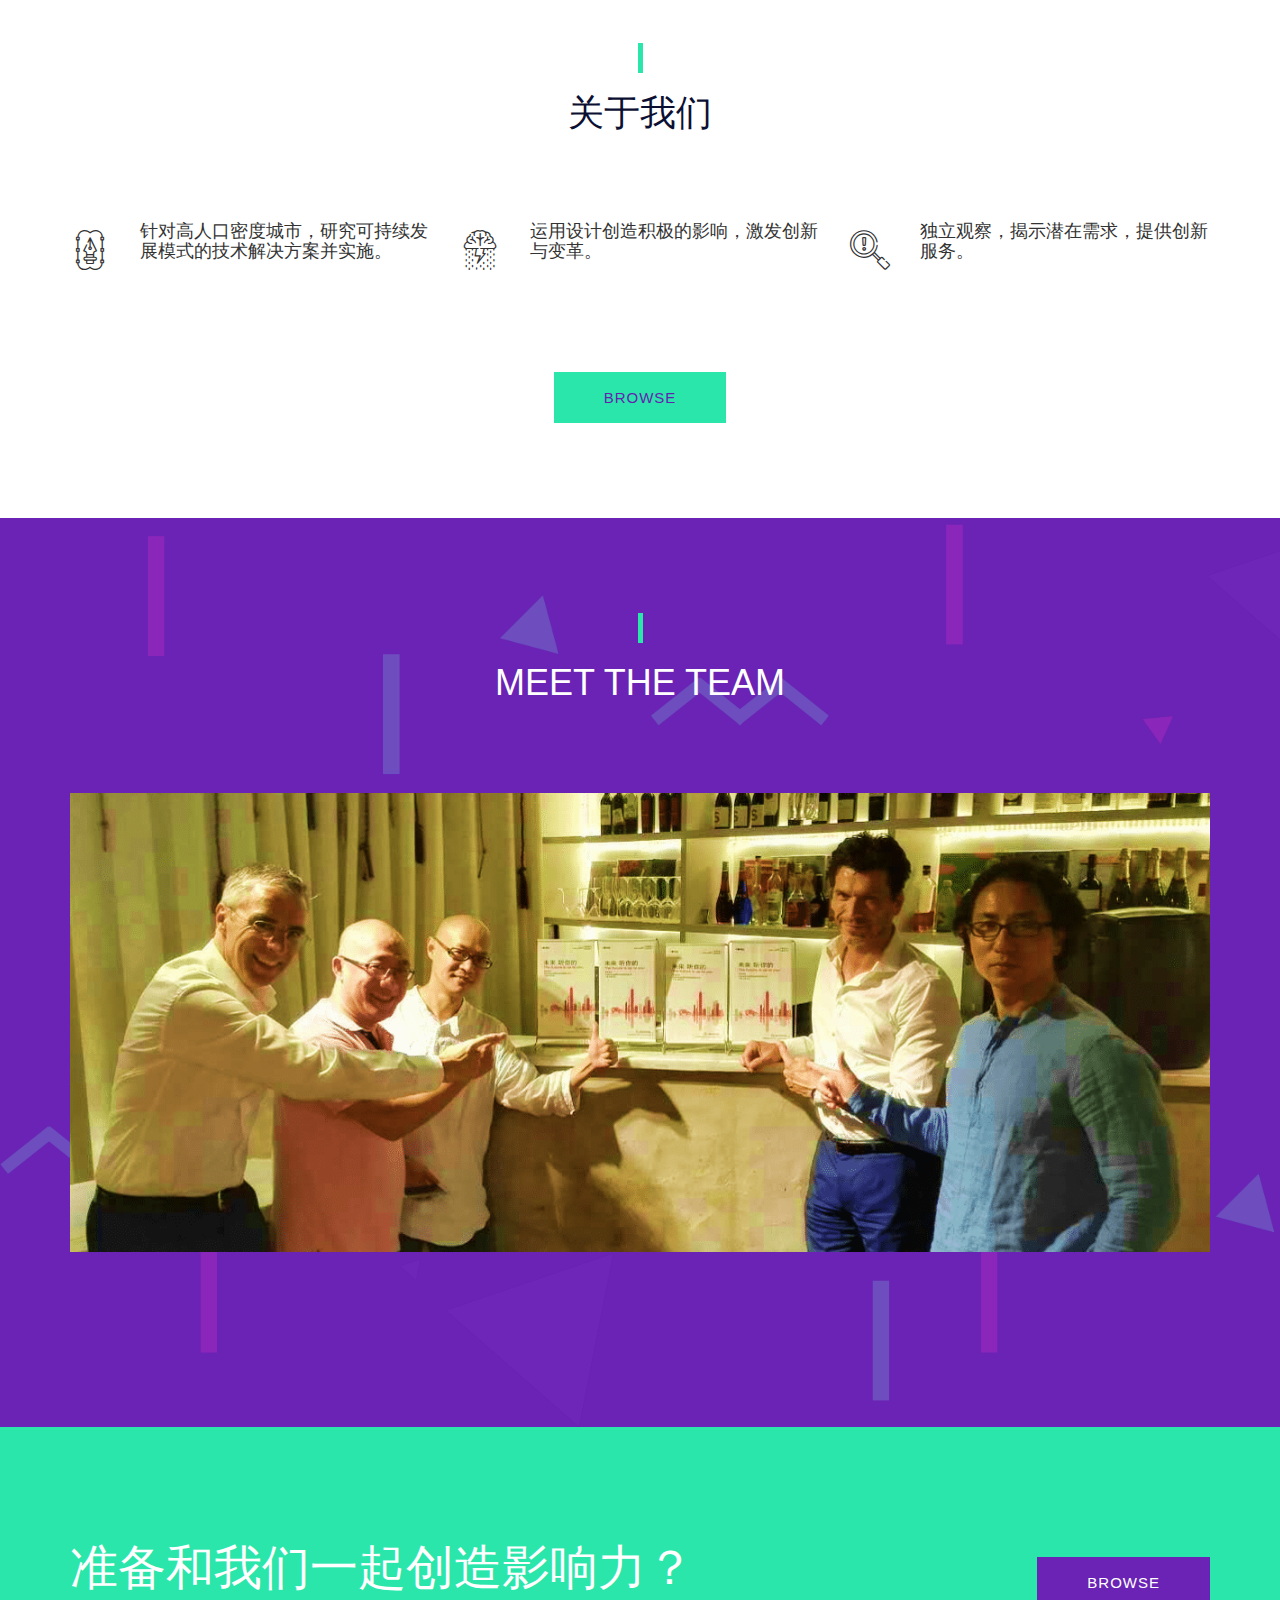
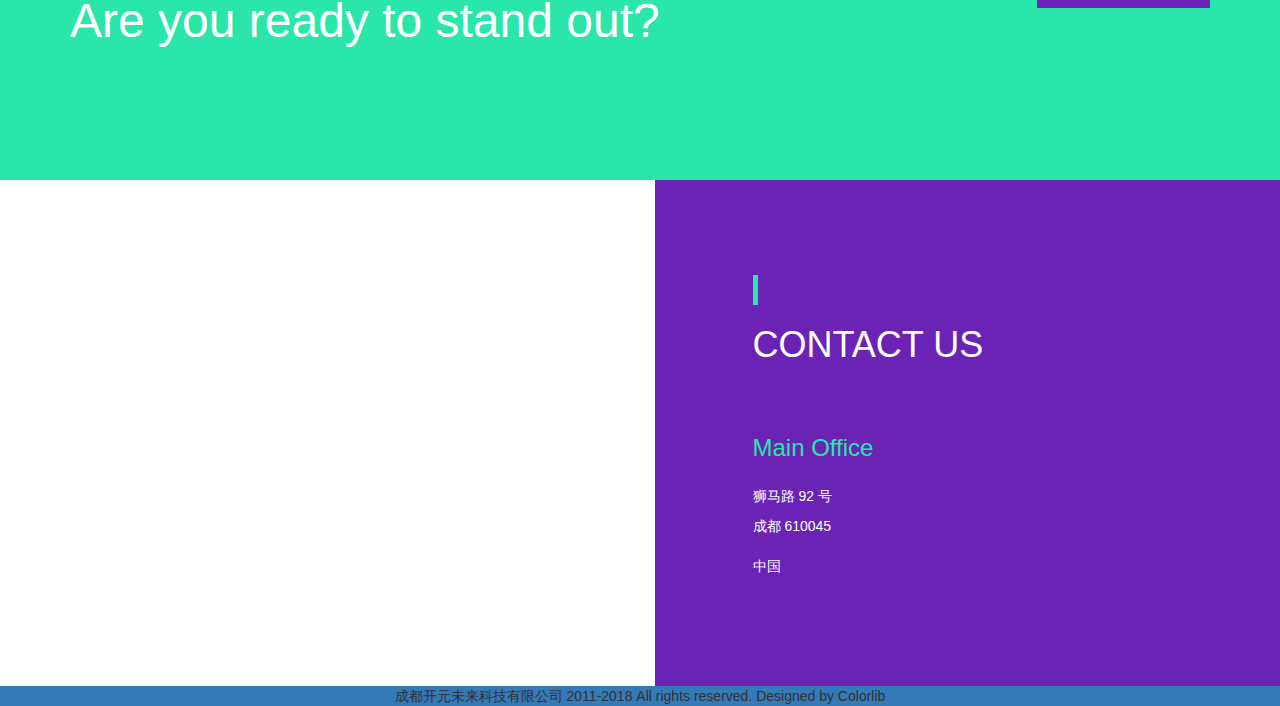
==== commit 4e083123: "Add files via upload" ====
--- a/index.html
+++ b/index.html
@@ -1,317 +1,317 @@
-<!DOCTYPE html>
-<html lang="en">
-<head>
-	<title>开元未来- Futuresh - Labs</title>
-	<meta charset="UTF-8">
-	<meta name="description" content="Futuresh - Labs">
-	<meta name="keywords" content="lab, onepage, creative, 高人口密度, 城市 , 研究, 发明, 设计 ,创新 ,技术, 方案, 实施">
-	<meta name="viewport" content="width=device-width, initial-scale=1.0">
-	<!-- Favicon -->
-	<link href="img/favicon.ico" rel="shortcut icon"/>
-
-	<!-- Google Fonts -->
-		<link rel="stylesheet" href="css/font-awesome.min.css"/>
-
-
-	<!-- Stylesheets -->
-	<link rel="stylesheet" href="css/bootstrap.min.css"/>
-	<link rel="stylesheet" href="css/font-awesome.min.css"/>
-	<link rel="stylesheet" href="css/flaticon.css"/>
-	<link rel="stylesheet" href="css/magnific-popup.css"/>
-	<link rel="stylesheet" href="css/owl.carousel.css"/>
-	<link rel="stylesheet" href="css/style.css"/>
-
-
-	<!--[if lt IE 9]>
-	  <script src="https://oss.maxcdn.com/html5shiv/3.7.2/html5shiv.min.js"></script>
-	  <script src="https://oss.maxcdn.com/respond/1.4.2/respond.min.js"></script>
-	<![endif]-->
-
-</head>
-<body>
-	<!-- Page Preloder -->
-	<div id="preloder">
-		<div class="loader">
-			<img src="img/logo.png" alt="">
-			<h2>Loading.....</h2>
-		</div>
-	</div>
-
-
-	<!-- Header section -->
-	<header class="header-section">
-		<div class="logo">
-			<img src="img/logo.png" alt=""><!-- Logo -->
-		</div>
-		<!-- Navigation -->
-		<div class="responsive"><i class="fa fa-bars"></i></div>
-		<nav>
-			<ul class="menu-list">
-				<li class="active"><a href="index.html">Home</a></li>
-				<li><a href="honor.html">Honor</a></li>
-				<li><a href="/blog/">Blog</a></li>
-				<li><a href="#contme">Contact</a></li>
-							</ul>
-		</nav>
-	</header>
-	<!-- Header section end -->
-
-
-	<!-- Intro Section -->
-	<div class="hero-section">
-		<div class="hero-content">
-			<div class="hero-center">
-				<img src="img/big-logo.png" alt="">
-				<p>预见未来的最好方式就是亲自开元未来！</p>
-			</div>
-		</div>
-		<!-- slider -->
-		<div id="hero-slider" class="owl-carousel">
-			<div class="item  hero-item" data-bg="img/01.jpg"></div>
-			<div class="item  hero-item" data-bg="img/02.jpg"></div>
-		</div>
-	</div>
-	<!-- Intro Section -->
-
-
-	<!-- About section -->
-	<div class="about-section">
-		<div class="overlay"></div>
-		<!-- card section -->
-		<div class="card-section">
-			<div class="container">
-				<div class="row">
-					<!-- single card -->
-					<div class="col-md-4 col-sm-6">
-						<div class="lab-card">
-							<div class="icon">
-								<i class="flaticon-023-flask"></i>
-							</div>
-							<h2>研究</h2>
-							<p>
-							</p>
-						</div>
-					</div>
-					<!-- single card -->
-					<div class="col-md-4 col-sm-6">
-						<div class="lab-card">
-							<div class="icon">
-								<i class="flaticon-011-compass"></i>
-							</div>
-							<h2>设计</h2>
-							<p></p>
-						</div>
-					</div>
-					<!-- single card -->
-					<div class="col-md-4 col-sm-12">
-						<div class="lab-card">
-							<div class="icon">
-								<i class="flaticon-037-idea"></i>
-							</div>
-							<h2>发明</h2>
-							<p></p>
-						</div>
-					</div>
-				</div>
-			</div>
-		</div>
-		<!-- card section end-->
-
-
-		<!-- About contant -->
-		<div class="about-contant">
-			<div class="container">
-				<div class="section-title">
-					<h2> <span>Futuresh </span> the future is fresh</h2>
-				</div>
-				<div class="row">
-					<div class="col-md-6">
-						<p> </p>
-					</div>
-					<div class="col-md-6">
-						<p> </p>
-					</div>
-				</div>
-				<div class="text-center mt60">
-					<a href="" class="site-btn">Browse</a>
-				</div>
-				 <!-- popup video 
-				<div class="intro-video">
-					<div class="row">
-						<div class="col-md-8 col-md-offset-2">
-							<img src="img/video.jpg" alt="">
-							<a href="https://www.youtube.com/" class="video-popup"> 
-								<i class="fa fa-play"></i>
-							</a>
-						</div>-->
-					</div>
-				</div> 
-			</div>
-		</div>
-	</div>
-	<!-- About section end -->
-
-
-	
-
-
-	<!-- About section -->
-	<div class="About-section spad">
-		<div class="container" id="about">
-			<div class="section-title dark">
-				<h2> 关于我们 </h2>
-			</div>
-			<div class="row">
-		
-		
-		
-				<!-- single service -->
-				<div class="col-md-4 col-sm-6">
-					<div class="service">
-						<div class="icon">
-							<i class="flaticon-039-vector"></i>
-						</div>
-						<div class="service-text">
-							<h2>针对高人口密度城市，研究可持续发展模式的技术解决方案并实施。</h2>
-							<p></p>
-						</div>
-					</div>
-				</div>
-				<!-- single service -->
-				<div class="col-md-4 col-sm-6">
-					<div class="service">
-						<div class="icon">
-							<i class="flaticon-036-brainstorming"></i>
-						</div>
-						<div class="service-text">
-							<h2>运用设计创造积极的影响，激发创新与变革。</h2>
-							<p></p>
-						</div>
-					</div>
-				</div>
-				<!-- single service -->
-				<div class="col-md-4 col-sm-6">
-					<div class="service">
-						<div class="icon">
-							<i class="flaticon-026-search"></i>
-						</div>
-						<div class="service-text">
-							<h2>独立观察，揭示潜在需求，提供创新服务。</h2>
-							<p></p>
-						</div>
-					</div>
-				</div>
-				
-				
-				<!-- single service -->
-				
-			</div>
-			<div class="text-center">
-				<a href="/blog/" class="site-btn">Browse</a>
-			</div>
-		</div>
-	</div>
-	<!-- About section end -->
-
-
-	<!-- Team Section -->
-	<div class="team-section spad">
-		<div class="overlay"></div>
-		<div class="container">
-			<div class="section-title">
-				<h2>  meet the team</h2>
-			</div>
-		
-				<!-- single member -->
-				<div class="">
-					<div class="member">
-						<img src="img/team/1.png" alt="">
-						<h2></h2>
-						<h3></h3>
-					</div>
-				</div>
-				
-			</div>
-		</div>
-	</div>
-	<!-- Team Section end-->
-
-
-	<!-- Promotion section -->
-	<div class="promotion-section">
-		<div class="container">
-			<div class="row">
-				<div class="col-md-9">
-					<h2>准备和我们一起创造影响力？<p></p>Are you ready to stand out?</h2>
-					<p></p>
-				</div>
-				<div class="col-md-3">
-					<div class="promo-btn-area">
-						<a href="contact.html" class="site-btn btn-2">Browse</a>
-					</div>
-				</div>
-			</div>
-		</div>
-	</div>
-	<!-- Promotion section end-->
-
-
-	<!-- Contact section -->
-	<div class="contact-section spad fix">
-		<div class="container" id="contme">
-			<div class="row">
-				<!-- contact info -->
-				<div class="col-md-5 col-md-offset-1 contact-info col-push">
-					<div class="section-title left">
-						<h2>Contact us</h2>
-					</div>
-					<p> </p>
-					<h3 class="mt60">Main Office</h3>
-					<p class="con-item">狮马路 92 号<br>  成都 610045 </p>
-					<p class="con-item">中国</p>
-					<p class="con-item"></p>
-				</div>
-				<!-- google ad  -->
-				<div class="col-md-6 col-pull">
-					<script async src="//pagead2.googlesyndication.com/pagead/js/adsbygoogle.js"></script>
-<script>
-     (adsbygoogle = window.adsbygoogle || []).push({
-          google_ad_client: "ca-pub-3026165508573008",
-          enable_page_level_ads: true
-     });
-</script>
-				</div>
-				<!-- Global site tag (gtag.js) - Google Analytics -->
-<script async src="https://www.googletagmanager.com/gtag/js?id=UA-122709816-1"></script>
-<script>
-  window.dataLayer = window.dataLayer || [];
-  function gtag(){dataLayer.push(arguments);}
-  gtag('js', new Date());
-
-  gtag('config', 'UA-122709816-1');
-</script>
-
-			</div>
-		</div>
-	</div>
-	<!-- Contact section end-->
-
-
-	<!-- Footer section -->
-	<footer class="footer-section">
-		成都开元未来科技有限公司 2011-2018 All rights reserved. Designed by Colorlib
-	</footer>
-	<!-- Footer section end -->
-
-
-
-
-	<!--====== Javascripts & Jquery ======-->
-	<script src="js/jquery-2.1.4.min.js"></script>
-	<script src="js/bootstrap.min.js"></script>
-	<script src="js/magnific-popup.min.js"></script>
-	<script src="js/owl.carousel.min.js"></script>
-	<script src="js/circle-progress.min.js"></script>
-	<script src="js/main.js"></script>
-</body>
-</html>
+<!DOCTYPE html>
+<html lang="en">
+<head>
+	<title>开元未来- Futuresh - Labs</title>
+	<meta charset="UTF-8">
+	<meta name="description" content="Futuresh - Labs">
+	<meta name="keywords" content="lab, onepage, creative, 高人口密度, 城市 , 研究, 发明, 设计 ,创新 ,技术, 方案, 实施">
+	<meta name="viewport" content="width=device-width, initial-scale=1.0">
+	<!-- Favicon -->
+	<link href="img/favicon.ico" rel="shortcut icon"/>
+
+	<!-- Google Fonts -->
+		<link rel="stylesheet" href="css/font-awesome.min.css"/>
+
+
+	<!-- Stylesheets -->
+	<link rel="stylesheet" href="css/bootstrap.min.css"/>
+	<link rel="stylesheet" href="css/font-awesome.min.css"/>
+	<link rel="stylesheet" href="css/flaticon.css"/>
+	<link rel="stylesheet" href="css/magnific-popup.css"/>
+	<link rel="stylesheet" href="css/owl.carousel.css"/>
+	<link rel="stylesheet" href="css/style.css"/>
+
+
+	<!--[if lt IE 9]>
+	  <script src="https://oss.maxcdn.com/html5shiv/3.7.2/html5shiv.min.js"></script>
+	  <script src="https://oss.maxcdn.com/respond/1.4.2/respond.min.js"></script>
+	<![endif]-->
+
+</head>
+<body>
+	<!-- Page Preloder -->
+	<div id="preloder">
+		<div class="loader">
+			<img src="img/logo.png" alt="">
+			<h2>Loading.....</h2>
+		</div>
+	</div>
+
+
+	<!-- Header section -->
+	<header class="header-section">
+		<div class="logo">
+			<img src="img/logo.png" alt=""><!-- Logo -->
+		</div>
+		<!-- Navigation -->
+		<div class="responsive"><i class="fa fa-bars"></i></div>
+		<nav>
+			<ul class="menu-list">
+				<li class="active"><a href="index.html">Home</a></li>
+				<li><a href="honor.html">Honor</a></li>
+				<li><a href="/blog/">Blog</a></li>
+				<li><a href="#contme">Contact</a></li>
+							</ul>
+		</nav>
+	</header>
+	<!-- Header section end -->
+
+
+	<!-- Intro Section -->
+	<div class="hero-section">
+		<div class="hero-content">
+			<div class="hero-center">
+				<img src="img/big-logo.png" alt="">
+				<p>预见未来的最好方式就是亲自开元未来！</p>
+			</div>
+		</div>
+		<!-- slider -->
+		<div id="hero-slider" class="owl-carousel">
+			<div class="item  hero-item" data-bg="img/01.jpg"></div>
+			<div class="item  hero-item" data-bg="img/02.jpg"></div>
+		</div>
+	</div>
+	<!-- Intro Section -->
+
+
+	<!-- About section -->
+	<div class="about-section">
+		<div class="overlay"></div>
+		<!-- card section -->
+		<div class="card-section">
+			<div class="container">
+				<div class="row">
+					<!-- single card -->
+					<div class="col-md-4 col-sm-6">
+						<div class="lab-card">
+							<div class="icon">
+								<i class="flaticon-023-flask"></i>
+							</div>
+							<h2>研究</h2>
+							<p>
+							</p>
+						</div>
+					</div>
+					<!-- single card -->
+					<div class="col-md-4 col-sm-6">
+						<div class="lab-card">
+							<div class="icon">
+								<i class="flaticon-011-compass"></i>
+							</div>
+							<h2>设计</h2>
+							<p></p>
+						</div>
+					</div>
+					<!-- single card -->
+					<div class="col-md-4 col-sm-12">
+						<div class="lab-card">
+							<div class="icon">
+								<i class="flaticon-037-idea"></i>
+							</div>
+							<h2>发明</h2>
+							<p></p>
+						</div>
+					</div>
+				</div>
+			</div>
+		</div>
+		<!-- card section end-->
+
+
+		<!-- About contant -->
+		<div class="about-contant">
+			<div class="container">
+				<div class="section-title">
+					<h2> <span>Futuresh </span> the future is fresh</h2>
+				</div>
+				<div class="row">
+					<div class="col-md-6">
+						<p> </p>
+					</div>
+					<div class="col-md-6">
+						<p> </p>
+					</div>
+				</div>
+				<div class="text-center mt60">
+					<a href="" class="site-btn">Browse</a>
+				</div>
+				 <!-- popup video 
+				<div class="intro-video">
+					<div class="row">
+						<div class="col-md-8 col-md-offset-2">
+							<img src="img/video.jpg" alt="">
+							<a href="https://www.youtube.com/" class="video-popup"> 
+								<i class="fa fa-play"></i>
+							</a>
+						</div>-->
+					</div>
+				</div> 
+			</div>
+		</div>
+	</div>
+	<!-- About section end -->
+
+
+	
+
+
+	<!-- About section -->
+	<div class="About-section spad">
+		<div class="container" id="about">
+			<div class="section-title dark">
+				<h2> 关于我们 </h2>
+			</div>
+			<div class="row">
+		
+		
+		
+				<!-- single service -->
+				<div class="col-md-4 col-sm-6">
+					<div class="service">
+						<div class="icon">
+							<i class="flaticon-039-vector"></i>
+						</div>
+						<div class="service-text">
+							<h2>针对高人口密度城市，研究可持续发展模式的技术解决方案并实施。</h2>
+							<p></p>
+						</div>
+					</div>
+				</div>
+				<!-- single service -->
+				<div class="col-md-4 col-sm-6">
+					<div class="service">
+						<div class="icon">
+							<i class="flaticon-036-brainstorming"></i>
+						</div>
+						<div class="service-text">
+							<h2>运用设计创造积极的影响，激发创新与变革。</h2>
+							<p></p>
+						</div>
+					</div>
+				</div>
+				<!-- single service -->
+				<div class="col-md-4 col-sm-6">
+					<div class="service">
+						<div class="icon">
+							<i class="flaticon-026-search"></i>
+						</div>
+						<div class="service-text">
+							<h2>独立观察，揭示潜在需求，提供创新服务。</h2>
+							<p></p>
+						</div>
+					</div>
+				</div>
+				
+				
+				<!-- single service -->
+				
+			</div>
+			<div class="text-center">
+				<a href="/blog/" class="site-btn">Browse</a>
+			</div>
+		</div>
+	</div>
+	<!-- About section end -->
+
+
+	<!-- Team Section -->
+	<div class="team-section spad">
+		<div class="overlay"></div>
+		<div class="container">
+			<div class="section-title">
+				<h2>  meet the team</h2>
+			</div>
+		
+				<!-- single member -->
+				<div class="">
+					<div class="member">
+						<img src="img/team/1.png" alt="">
+						<h2></h2>
+						<h3></h3>
+					</div>
+				</div>
+				
+			</div>
+		</div>
+	</div>
+	<!-- Team Section end-->
+
+
+	<!-- Promotion section -->
+	<div class="promotion-section">
+		<div class="container">
+			<div class="row">
+				<div class="col-md-9">
+					<h2>准备和我们一起创造影响力？<p></p>Are you ready to stand out?</h2>
+					<p></p>
+				</div>
+				<div class="col-md-3">
+					<div class="promo-btn-area">
+						<a href="contact.html" class="site-btn btn-2">Browse</a>
+					</div>
+				</div>
+			</div>
+		</div>
+	</div>
+	<!-- Promotion section end-->
+
+
+	<!-- Contact section -->
+	<div class="contact-section spad fix">
+		<div class="container" id="contme">
+			<div class="row">
+				<!-- contact info -->
+				<div class="col-md-5 col-md-offset-1 contact-info col-push">
+					<div class="section-title left">
+						<h2>Contact us</h2>
+					</div>
+					<p> </p>
+					<h3 class="mt60">Main Office</h3>
+					<p class="con-item">狮马路 92 号<br>  成都 610045 </p>
+					<p class="con-item">中国</p>
+					<p class="con-item"></p>
+				</div>
+				<!-- google ad  
+				<div class="col-md-6 col-pull">
+					<script async src="//pagead2.googlesyndication.com/pagead/js/adsbygoogle.js"></script>
+<script>
+     (adsbygoogle = window.adsbygoogle || []).push({
+          google_ad_client: "ca-pub-3026165508573008",
+          enable_page_level_ads: true
+     });
+</script>  -->
+				</div>
+				<!-- Global site tag (gtag.js) - Google Analytics -->
+<script async src="https://www.googletagmanager.com/gtag/js?id=UA-122709816-1"></script>
+<script>
+  window.dataLayer = window.dataLayer || [];
+  function gtag(){dataLayer.push(arguments);}
+  gtag('js', new Date());
+
+  gtag('config', 'UA-122709816-1');
+</script>
+
+			</div>
+		</div>
+	</div>
+	<!-- Contact section end-->
+
+
+	<!-- Footer section -->
+	<footer class="footer-section">
+		成都开元未来科技有限公司 2011-2018 All rights reserved. Designed by Colorlib
+	</footer>
+	<!-- Footer section end -->
+
+
+
+
+	<!--====== Javascripts & Jquery ======-->
+	<script src="js/jquery-2.1.4.min.js"></script>
+	<script src="js/bootstrap.min.js"></script>
+	<script src="js/magnific-popup.min.js"></script>
+	<script src="js/owl.carousel.min.js"></script>
+	<script src="js/circle-progress.min.js"></script>
+	<script src="js/main.js"></script>
+</body>
+</html>
